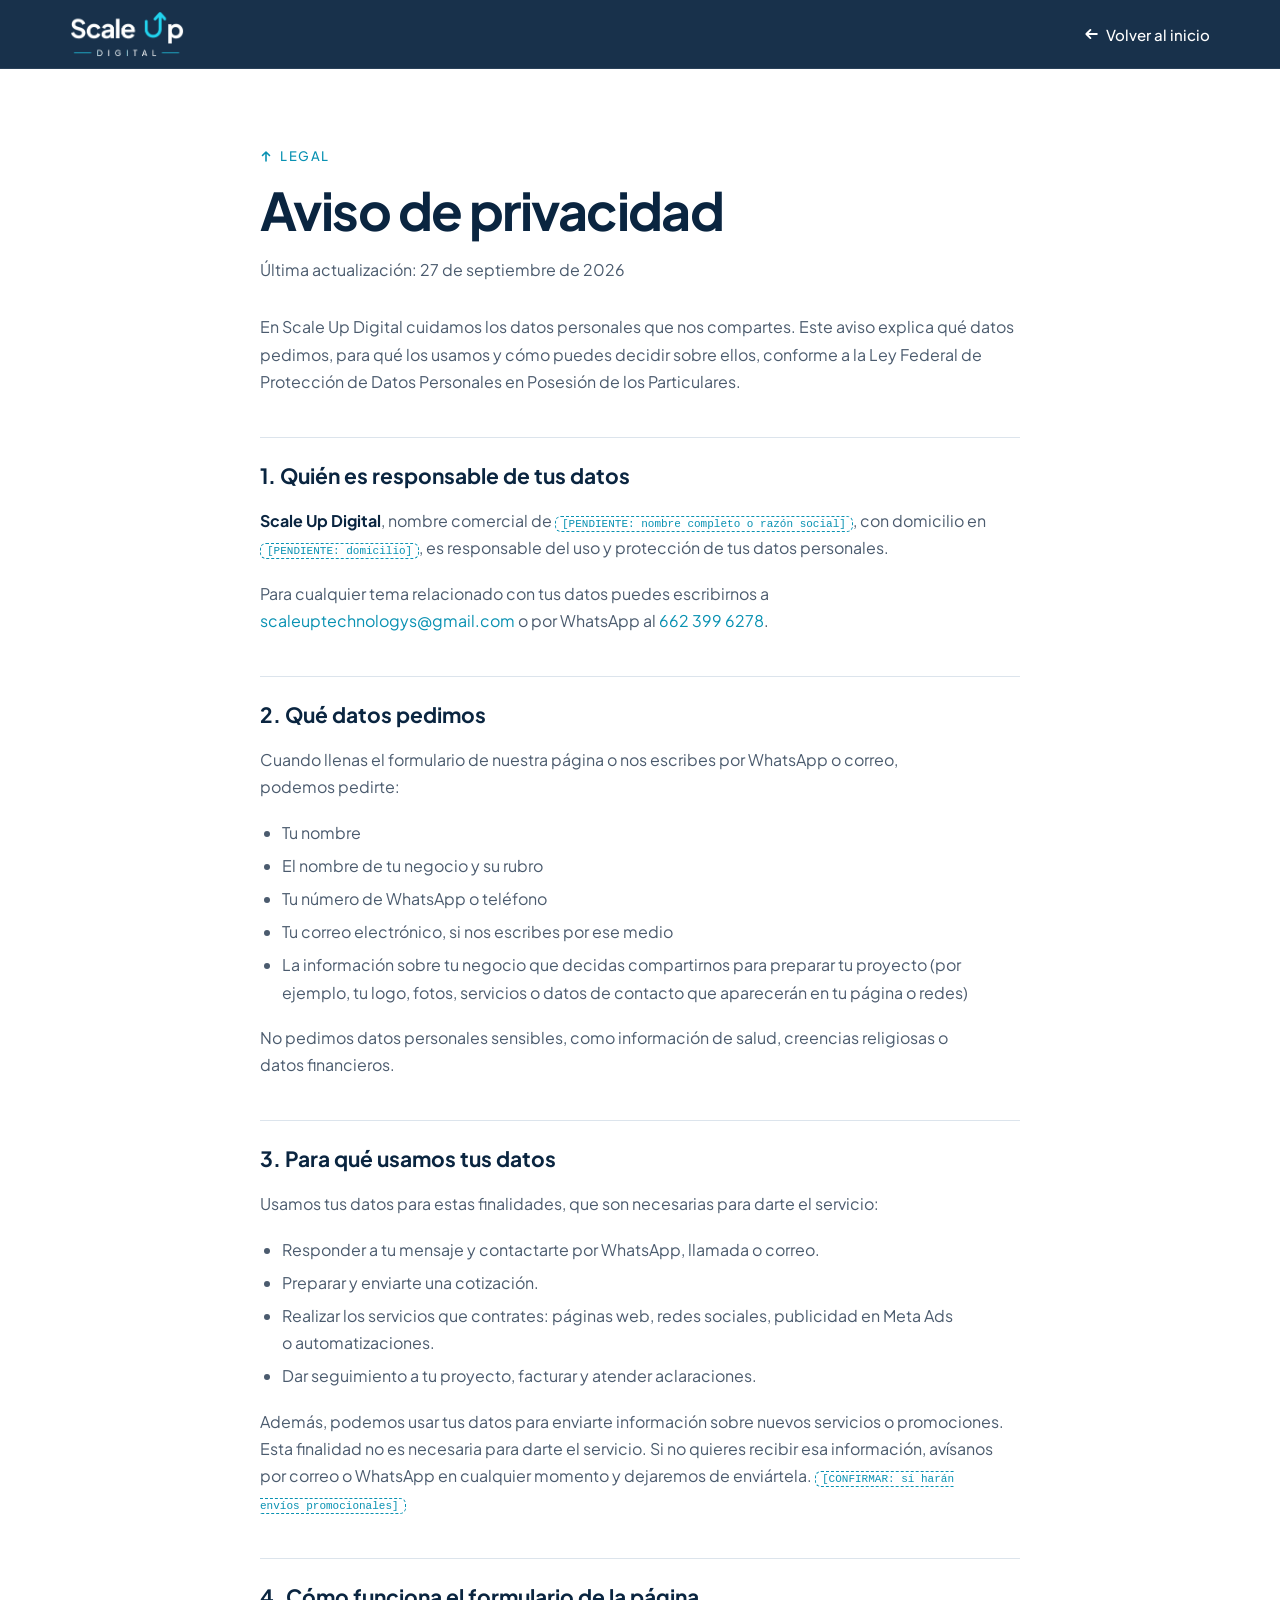
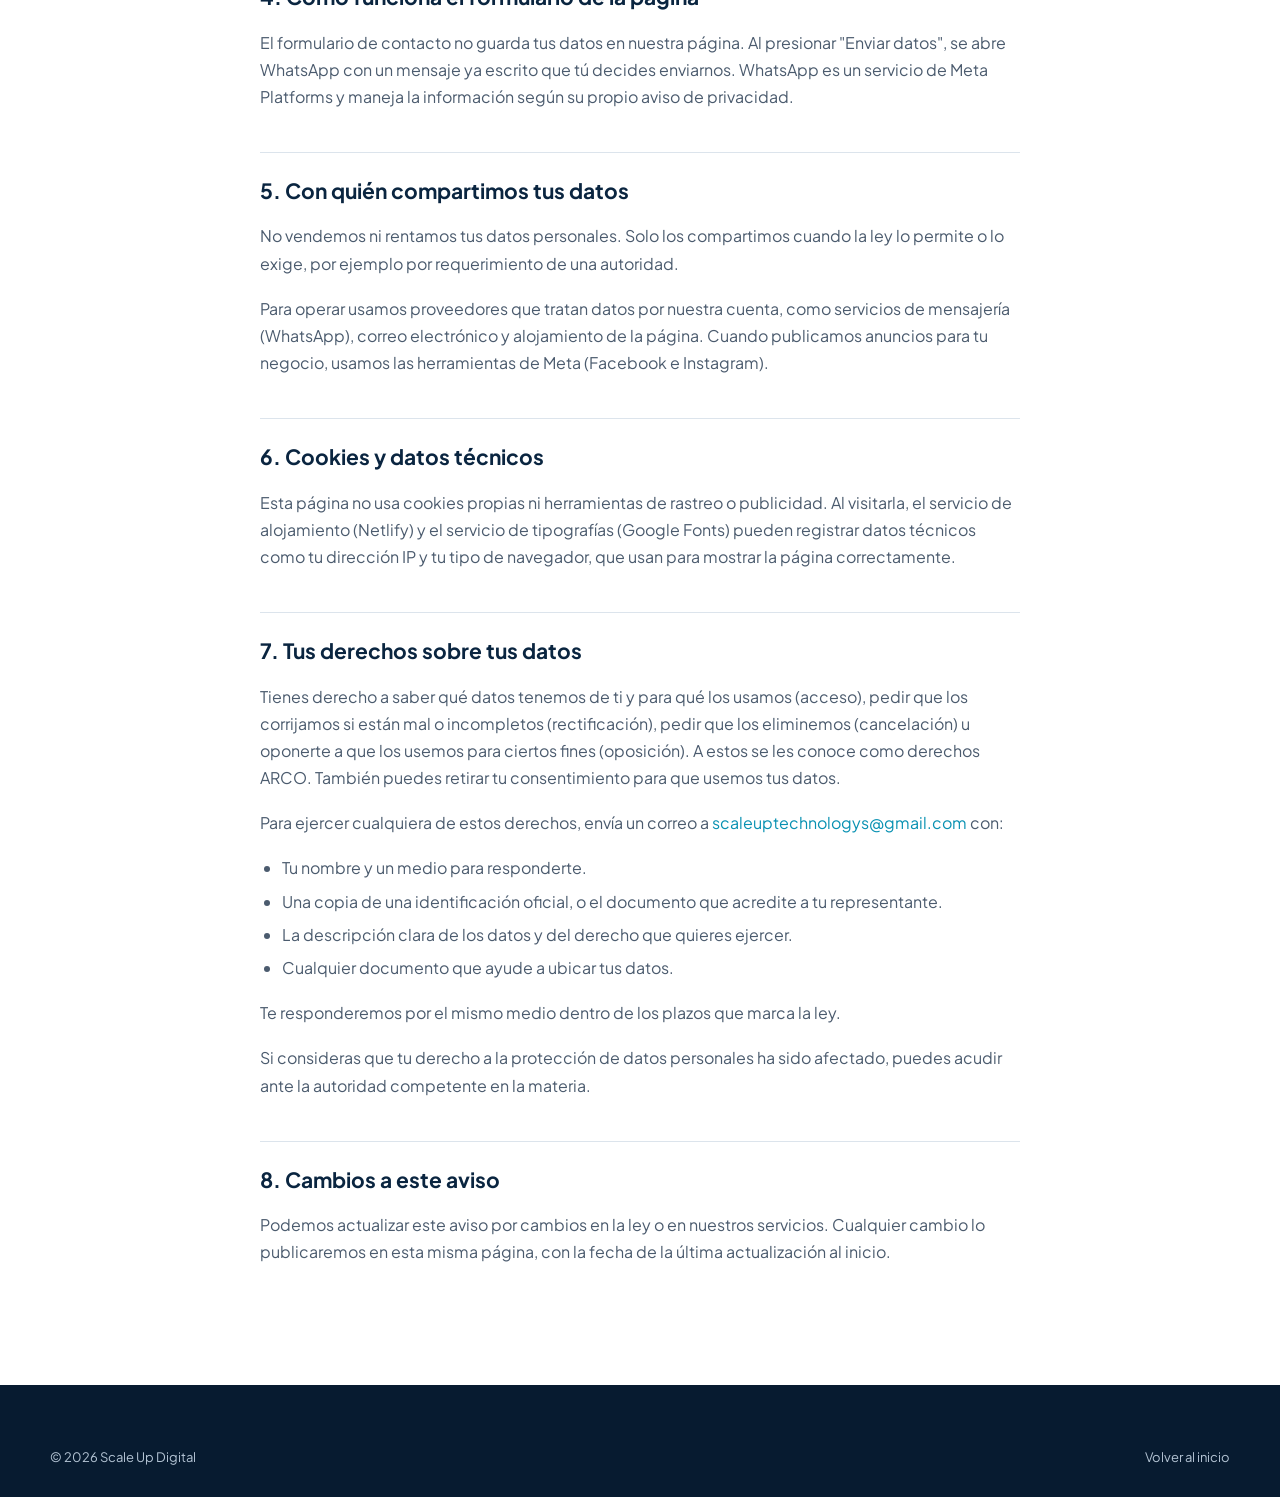
==== aviso-de-privacidad.html @ 0ed1dffd "Agrega página de aviso de privacidad Nueva página aviso-de-privacidad.html con el diseño del sitio, " ====
<!DOCTYPE html>
<html lang="es-MX">
<head>
<meta charset="utf-8">
<meta name="viewport" content="width=device-width, initial-scale=1">
<title>Aviso de privacidad | Scale Up Digital</title>
<meta name="description" content="Aviso de privacidad de Scale Up Digital: qué datos personales pedimos, para qué los usamos y cómo puedes ejercer tus derechos.">
<meta name="theme-color" content="#0A2540">
<link rel="icon" href="/favicon.svg" type="image/svg+xml">
<link rel="apple-touch-icon" href="/apple-touch-icon.png">
<link rel="preconnect" href="https://fonts.googleapis.com">
<link rel="preconnect" href="https://fonts.gstatic.com" crossorigin>
<link href="https://fonts.googleapis.com/css2?family=Plus+Jakarta+Sans:wght@400;500;700&amp;display=swap" rel="stylesheet">
<link rel="stylesheet" href="styles.css">
</head>
<body>

<header class="site-header">
  <div class="header-bar">
    <a class="brand" href="index.html" aria-label="Scale Up Digital, inicio">
      <img src="assets/logo-oscuro.png" alt="Scale Up Digital" width="486" height="196">
    </a>
    <a class="back-link" href="index.html">
      <svg width="14" height="14" viewBox="0 0 12 12" aria-hidden="true" style="transform:rotate(-90deg)"><path d="M6 11V2M2.5 5.5 6 2l3.5 3.5" fill="none" stroke="currentColor" stroke-width="1.6" stroke-linecap="round" stroke-linejoin="round"/></svg>
      Volver al inicio
    </a>
  </div>
</header>

<main class="legal">
  <div class="legal__inner">
    <div class="eyebrow"><svg class="arrow-ic" width="12" height="12" viewBox="0 0 12 12" aria-hidden="true"><path d="M6 11V2M2.5 5.5 6 2l3.5 3.5" fill="none" stroke="currentColor" stroke-width="1.6" stroke-linecap="round" stroke-linejoin="round"/></svg>Legal</div>
    <h1>Aviso de privacidad</h1>
    <p class="legal__date">Última actualización: 27 de septiembre de 2026</p>

    <p>En Scale Up Digital cuidamos los datos personales que nos compartes. Este aviso explica qué datos pedimos, para qué los usamos y cómo puedes decidir sobre ellos, conforme a la Ley Federal de Protección de Datos Personales en Posesión de los Particulares.</p>

    <h2>1. Quién es responsable de tus datos</h2>
    <p><strong>Scale Up Digital</strong>, nombre comercial de <span class="tag">[PENDIENTE: nombre completo o razón social]</span>, con domicilio en <span class="tag">[PENDIENTE: domicilio]</span>, es responsable del uso y protección de tus datos personales.</p>
    <p>Para cualquier tema relacionado con tus datos puedes escribirnos a <a href="mailto:scaleuptechnologys@gmail.com">scaleuptechnologys@gmail.com</a> o por WhatsApp al <a href="https://wa.me/526623996278" target="_blank" rel="noopener">662 399 6278</a>.</p>

    <h2>2. Qué datos pedimos</h2>
    <p>Cuando llenas el formulario de nuestra página o nos escribes por WhatsApp o correo, podemos pedirte:</p>
    <ul>
      <li>Tu nombre</li>
      <li>El nombre de tu negocio y su rubro</li>
      <li>Tu número de WhatsApp o teléfono</li>
      <li>Tu correo electrónico, si nos escribes por ese medio</li>
      <li>La información sobre tu negocio que decidas compartirnos para preparar tu proyecto (por ejemplo, tu logo, fotos, servicios o datos de contacto que aparecerán en tu página o redes)</li>
    </ul>
    <p>No pedimos datos personales sensibles, como información de salud, creencias religiosas o datos financieros.</p>

    <h2>3. Para qué usamos tus datos</h2>
    <p>Usamos tus datos para estas finalidades, que son necesarias para darte el servicio:</p>
    <ul>
      <li>Responder a tu mensaje y contactarte por WhatsApp, llamada o correo.</li>
      <li>Preparar y enviarte una cotización.</li>
      <li>Realizar los servicios que contrates: páginas web, redes sociales, publicidad en Meta Ads o automatizaciones.</li>
      <li>Dar seguimiento a tu proyecto, facturar y atender aclaraciones.</li>
    </ul>
    <p>Además, podemos usar tus datos para enviarte información sobre nuevos servicios o promociones. Esta finalidad no es necesaria para darte el servicio. Si no quieres recibir esa información, avísanos por correo o WhatsApp en cualquier momento y dejaremos de enviártela. <span class="tag">[CONFIRMAR: si harán envíos promocionales]</span></p>

    <h2>4. Cómo funciona el formulario de la página</h2>
    <p>El formulario de contacto no guarda tus datos en nuestra página. Al presionar "Enviar datos", se abre WhatsApp con un mensaje ya escrito que tú decides enviarnos. WhatsApp es un servicio de Meta Platforms y maneja la información según su propio aviso de privacidad.</p>

    <h2>5. Con quién compartimos tus datos</h2>
    <p>No vendemos ni rentamos tus datos personales. Solo los compartimos cuando la ley lo permite o lo exige, por ejemplo por requerimiento de una autoridad.</p>
    <p>Para operar usamos proveedores que tratan datos por nuestra cuenta, como servicios de mensajería (WhatsApp), correo electrónico y alojamiento de la página. Cuando publicamos anuncios para tu negocio, usamos las herramientas de Meta (Facebook e Instagram).</p>

    <h2>6. Cookies y datos técnicos</h2>
    <p>Esta página no usa cookies propias ni herramientas de rastreo o publicidad. Al visitarla, el servicio de alojamiento (Netlify) y el servicio de tipografías (Google Fonts) pueden registrar datos técnicos como tu dirección IP y tu tipo de navegador, que usan para mostrar la página correctamente.</p>

    <h2>7. Tus derechos sobre tus datos</h2>
    <p>Tienes derecho a saber qué datos tenemos de ti y para qué los usamos (acceso), pedir que los corrijamos si están mal o incompletos (rectificación), pedir que los eliminemos (cancelación) u oponerte a que los usemos para ciertos fines (oposición). A estos se les conoce como derechos ARCO. También puedes retirar tu consentimiento para que usemos tus datos.</p>
    <p>Para ejercer cualquiera de estos derechos, envía un correo a <a href="mailto:scaleuptechnologys@gmail.com">scaleuptechnologys@gmail.com</a> con:</p>
    <ul>
      <li>Tu nombre y un medio para responderte.</li>
      <li>Una copia de una identificación oficial, o el documento que acredite a tu representante.</li>
      <li>La descripción clara de los datos y del derecho que quieres ejercer.</li>
      <li>Cualquier documento que ayude a ubicar tus datos.</li>
    </ul>
    <p>Te responderemos por el mismo medio dentro de los plazos que marca la ley.</p>
    <p>Si consideras que tu derecho a la protección de datos personales ha sido afectado, puedes acudir ante la autoridad competente en la materia.</p>

    <h2>8. Cambios a este aviso</h2>
    <p>Podemos actualizar este aviso por cambios en la ley o en nuestros servicios. Cualquier cambio lo publicaremos en esta misma página, con la fecha de la última actualización al inicio.</p>
  </div>
</main>

<footer class="site-footer">
  <div class="wrap footer-bottom">
    <span>© <span id="year">2026</span> Scale Up Digital</span>
    <a href="index.html">Volver al inicio</a>
  </div>
</footer>

<script>document.getElementById('year').textContent = new Date().getFullYear();</script>
</body>
</html>
---- styles.css ----
:root {
  --navy: #0A2540;
  --navy-2: #0E3050;
  --navy-3: #15406A;
  --navy-deep: #081D33;
  --navy-footer: #071B30;
  --cyan: #22D3EE;
  --cyan-deep: #0891B2;
  --mist: #F4F7FA;
  --text-2: #4B5B6E;
  --line: #DCE4EC;
  --line-soft: #EAEFF4;
  --on-dark: #C3D1DF;
  --on-dark-2: #B4C4D4;
  --wrap: 1180px;
  --header-h: 68px;
  --shadow-card: 0 1px 2px rgba(10,37,64,0.04), 0 8px 24px rgba(10,37,64,0.05);
  --mono: ui-monospace, Menlo, monospace;
}

*, *::before, *::after { box-sizing: border-box; }
html { scroll-behavior: smooth; }
@media (prefers-reduced-motion: reduce) { html { scroll-behavior: auto; } }
body {
  margin: 0;
  font-family: 'Plus Jakarta Sans', system-ui, sans-serif;
  color: var(--navy);
  background: #fff;
  -webkit-font-smoothing: antialiased;
}
a { color: var(--cyan-deep); text-decoration: none; }
a:hover { color: var(--navy); }
img { max-width: 100%; }
h1, h2, h3, p { margin: 0; }
button, input, select { font-family: inherit; }
:focus-visible { outline: 2px solid var(--cyan); outline-offset: 3px; }

.wrap { max-width: var(--wrap); margin: 0 auto; }
.arrow-ic { flex: none; }

/* Pending / placeholder tags */
.tag {
  font-family: var(--mono); font-size: 11px; padding: 1px 6px;
  border: 1px dashed var(--cyan-deep); border-radius: 6px; color: var(--cyan-deep);
  white-space: nowrap;
}
.tag--dark { border-color: var(--cyan); color: var(--cyan); }
.tag--md { font-size: 12px; padding: 3px 8px; white-space: normal; }

/* Buttons */
.btn {
  display: inline-flex; align-items: center; justify-content: center; gap: 10px;
  font-weight: 500; border-radius: 14px; transition: background .2s, color .2s, border-color .2s;
}
.btn--primary { background: var(--cyan-deep); color: #fff; }
.btn--primary:hover { background: var(--cyan); color: var(--navy); }
.btn--ghost { border: 1px solid rgba(255,255,255,0.25); color: #fff; }
.btn--ghost:hover { border-color: var(--cyan); color: var(--cyan); }
.btn--lg { font-size: 16px; padding: 16px 26px; }

/* ---------- Header ---------- */
.site-header {
  position: fixed; top: 0; left: 0; right: 0; z-index: 50;
  background: rgba(10,37,64,0.94);
  -webkit-backdrop-filter: blur(10px); backdrop-filter: blur(10px);
  border-bottom: 1px solid rgba(255,255,255,0.08);
}
.header-bar {
  max-width: var(--wrap); margin: 0 auto; padding: 0 20px; height: var(--header-h);
  display: flex; align-items: center; justify-content: space-between; gap: 16px;
}
.brand { display: flex; align-items: center; }
.brand img { height: 46px; width: auto; display: block; }
.nav-desktop { display: none; align-items: center; gap: 32px; }
.nav-desktop a { color: #fff; font-size: 15px; font-weight: 500; }
.nav-desktop a:hover { color: var(--cyan); }
.nav-desktop .nav-cta { background: var(--cyan-deep); color: #fff; padding: 11px 20px; border-radius: 12px; }
.nav-desktop .nav-cta:hover { background: var(--cyan); color: var(--navy); }
.header-mobile { display: flex; align-items: center; gap: 10px; }
.header-mobile .nav-cta {
  background: var(--cyan-deep); color: #fff; font-size: 14px; font-weight: 500;
  padding: 10px 14px; border-radius: 12px; white-space: nowrap;
}
.header-mobile .nav-cta:hover { background: var(--cyan); color: var(--navy); }
.cta-long { display: none; }
@media (min-width: 420px) { .cta-long { display: inline; } .cta-short { display: none; } }
.menu-toggle {
  width: 44px; height: 44px; border: 1px solid rgba(255,255,255,0.18); background: transparent;
  border-radius: 12px; display: flex; flex-direction: column; align-items: center; justify-content: center;
  gap: 5px; cursor: pointer; padding: 0;
}
.menu-toggle span { display: block; width: 18px; height: 2px; background: #fff; border-radius: 2px; }
.nav-mobile {
  display: flex; flex-direction: column; padding: 8px 20px 20px;
  border-top: 1px solid rgba(255,255,255,0.08);
}
.nav-mobile[hidden] { display: none; }
.nav-mobile a { color: #fff; font-size: 17px; font-weight: 500; padding: 14px 0; border-bottom: 1px solid rgba(255,255,255,0.08); }
.nav-mobile a:last-child { border-bottom: 0; }
@media (min-width: 900px) {
  .nav-desktop { display: flex; }
  .header-mobile, .nav-mobile { display: none !important; }
}

/* ---------- Sections (shared) ---------- */
.section { padding: clamp(72px,10vw,120px) 20px; }
.section--white { background: #fff; }
.section--mist { background: var(--mist); }
.section--navy { background: var(--navy); color: #fff; }
section[id] { scroll-margin-top: var(--header-h); }
.stack { display: flex; flex-direction: column; gap: clamp(40px,5vw,64px); }
.section-head { display: flex; flex-direction: column; gap: 16px; max-width: 720px; }
.eyebrow {
  display: flex; align-items: center; gap: 8px; color: var(--cyan-deep);
  font-size: 13px; font-weight: 500; letter-spacing: 0.12em; text-transform: uppercase;
}
.section--navy .eyebrow { color: var(--cyan); }
.h2 { font-size: clamp(30px,4.4vw,46px); line-height: 1.1; font-weight: 700; letter-spacing: -0.025em; text-wrap: balance; }
.lead { font-size: 17px; line-height: 1.6; color: var(--text-2); }

.check-list { margin: 0; padding: 20px 0 0; list-style: none; display: flex; flex-direction: column; gap: 10px; border-top: 1px solid var(--line-soft); }
.check-list li { display: flex; gap: 10px; align-items: flex-start; font-size: 15px; line-height: 1.45; }
.check-list li > svg { flex: none; margin-top: 5px; color: var(--cyan-deep); }
.check-list .tag { white-space: normal; }

/* Scroll reveal */
.reveal-ready [data-reveal].is-hidden { opacity: 0; transform: translateY(24px); }
.reveal-ready [data-reveal] { transition: opacity .7s ease, transform .7s ease; }

/* ---------- Hero ---------- */
.hero { background: var(--navy); color: #fff; padding: clamp(112px,14vw,160px) 20px clamp(64px,9vw,112px); overflow: hidden; }
.hero-grid {
  display: grid; grid-template-columns: repeat(auto-fit, minmax(min(100%,460px),1fr));
  gap: clamp(48px,6vw,72px); align-items: center;
}
.hero-copy { display: flex; flex-direction: column; gap: 28px; }
.hero-kicker { display: flex; align-items: center; gap: 10px; color: var(--cyan); font-size: 13px; font-weight: 500; letter-spacing: 0.12em; text-transform: uppercase; }
.hero-kicker::before { content: ""; width: 28px; height: 1px; background: var(--cyan); }
.hero h1 { font-size: clamp(40px,6.4vw,68px); line-height: 1.04; font-weight: 700; letter-spacing: -0.03em; text-wrap: balance; }
.hero-sub { font-size: clamp(17px,1.9vw,20px); line-height: 1.6; color: var(--on-dark); max-width: 520px; text-wrap: pretty; }
.hero-actions { display: flex; flex-wrap: wrap; gap: 12px; }
.devices { position: relative; padding: 0 8% 40px 0; }
.laptop-screen {
  background: var(--navy-2); border: 1px solid rgba(255,255,255,0.12); border-radius: 16px 16px 0 0;
  padding: 10px 10px 0; box-shadow: 0 30px 60px rgba(0,0,0,0.3);
}
.laptop-screen img { display: block; width: 100%; height: auto; border-radius: 8px 8px 0 0; }
.laptop-base { height: 14px; background: var(--navy-3); border-radius: 0 0 14px 14px; margin: 0 -4%; }
.phone {
  position: absolute; right: 0; bottom: 0; width: 30%; min-width: 110px;
  background: var(--navy-deep); border: 1px solid rgba(255,255,255,0.18); border-radius: 26px;
  padding: 7px; box-shadow: 0 24px 50px rgba(0,0,0,0.45);
}
.phone img { display: block; width: 100%; height: auto; aspect-ratio: 904/1600; object-fit: contain; border-radius: 20px; background: #0F3354; }
.scroll-hint { max-width: var(--wrap); margin: clamp(48px,7vw,80px) auto 0; display: flex; align-items: center; gap: 14px; color: #8FA7BF; font-size: 14px; }
.scroll-hint__ic {
  width: 36px; height: 36px; border-radius: 50%; border: 1px solid rgba(34,211,238,0.5);
  display: flex; align-items: center; justify-content: center; color: var(--cyan);
  animation: suFloat 2.4s ease-in-out infinite;
}
.scroll-hint__ic svg { transform: rotate(180deg); }
@keyframes suFloat { 0%,100% { transform: translateY(0); } 50% { transform: translateY(-6px); } }
@media (prefers-reduced-motion: reduce) { .scroll-hint__ic { animation: none; } }

/* ---------- Problema ---------- */
.problems { display: grid; grid-template-columns: repeat(auto-fit, minmax(min(100%,280px),1fr)); gap: clamp(28px,4vw,48px); }
.problem { display: flex; flex-direction: column; gap: 14px; padding-top: 24px; border-top: 1px solid var(--line); }
.problem__n { font-size: 14px; font-weight: 700; color: var(--cyan-deep); }
.problem h3 { font-size: 21px; line-height: 1.3; font-weight: 700; letter-spacing: -0.01em; text-wrap: balance; }
.problem p { font-size: 16px; line-height: 1.65; color: var(--text-2); text-wrap: pretty; }

/* ---------- Servicios ---------- */
.services { display: grid; grid-template-columns: repeat(auto-fit, minmax(min(100%,260px),1fr)); gap: 20px; }
.service { background: #fff; border-radius: 18px; padding: 32px 28px; display: flex; flex-direction: column; gap: 20px; box-shadow: var(--shadow-card); }
.service__icon { width: 48px; height: 48px; border-radius: 12px; border: 1px solid #CFE9F0; display: flex; align-items: center; justify-content: center; color: var(--cyan-deep); }
.service__body { display: flex; flex-direction: column; gap: 10px; }
.service h3 { font-size: 20px; line-height: 1.3; font-weight: 700; }
.service p { font-size: 15px; line-height: 1.6; color: var(--text-2); }

/* ---------- Rubros ---------- */
.rubros-section { padding: clamp(64px,8vw,96px) 20px; }
.rubros-inner { display: flex; flex-direction: column; gap: 28px; align-items: center; text-align: center; }
.rubros-inner h2 { font-size: clamp(24px,3vw,32px); line-height: 1.2; font-weight: 700; letter-spacing: -0.02em; text-wrap: balance; }
.chips { display: flex; flex-wrap: wrap; justify-content: center; gap: 10px; max-width: 880px; margin: 0; padding: 0; list-style: none; }
.chip { display: flex; align-items: center; gap: 8px; padding: 12px 18px; border: 1px solid var(--line); border-radius: 999px; font-size: 15px; font-weight: 500; background: #fff; }
.chip svg { color: var(--cyan-deep); }

/* ---------- Proyectos ---------- */
.projects-stack { gap: clamp(32px,4vw,48px); }
.projects-head { display: flex; flex-wrap: wrap; justify-content: space-between; align-items: flex-end; gap: 24px; }
.projects-head .section-head { max-width: 620px; }
.tabs { display: flex; gap: 4px; padding: 4px; background: #fff; border: 1px solid var(--line); border-radius: 14px; }
.tab {
  border: 0; background: transparent; color: var(--text-2); font-size: 15px; font-weight: 500;
  padding: 11px 18px; border-radius: 10px; cursor: pointer;
}
.tab:hover { color: var(--navy); }
.tab[aria-selected="true"] { background: var(--navy); color: #fff; cursor: default; }
.panel[hidden] { display: none; }
.web-grid { display: grid; grid-template-columns: repeat(auto-fit, minmax(min(100%,320px),1fr)); gap: 20px; }
.project { background: #fff; border-radius: 18px; overflow: hidden; display: flex; flex-direction: column; box-shadow: var(--shadow-card); }
.project img { display: block; width: 100%; height: auto; aspect-ratio: 1440/900; background: #E9EFF5; }
.project__body { padding: 22px 24px 24px; display: flex; flex-direction: column; gap: 14px; }
.project__meta { display: flex; flex-direction: column; gap: 6px; }
.project h3 { font-size: 18px; font-weight: 700; }
.project__rubro { font-size: 14px; color: var(--text-2); display: flex; flex-wrap: wrap; align-items: center; gap: 6px; }
.project__link { align-self: flex-start; display: flex; align-items: center; gap: 8px; font-size: 15px; font-weight: 500; color: var(--cyan-deep); }
.social-panel { display: flex; flex-direction: column; gap: 20px; }
.media-grid { display: grid; gap: 20px; }
.media-grid--video { grid-template-columns: repeat(auto-fit, minmax(min(100%,320px),1fr)); }
.media-grid--photo { grid-template-columns: repeat(auto-fit, minmax(min(100%,220px),1fr)); }
.media { margin: 0; display: flex; flex-direction: column; gap: 10px; }
.media video, .media img {
  display: block; width: 100%; height: auto; border-radius: 16px; background: #E9EFF5;
  box-shadow: var(--shadow-card);
}
.media video { aspect-ratio: 16/9; background: var(--navy); }
.media img { aspect-ratio: 2/3; object-fit: cover; }
.media figcaption { font-size: 14px; color: var(--text-2); }
.results-box {
  background: #fff; border: 1px dashed #9FB3C8; border-radius: 16px; padding: 22px 24px;
  display: flex; flex-wrap: wrap; align-items: center; justify-content: space-between; gap: 12px;
  font-size: 16px; font-weight: 500;
}

/* ---------- Proceso ---------- */
.steps { margin: 0; padding: 0; list-style: none; display: grid; grid-template-columns: repeat(auto-fit, minmax(min(100%,230px),1fr)); gap: clamp(28px,3vw,40px); }
.step { display: flex; flex-direction: column; gap: 18px; }
.step__top { display: flex; align-items: center; gap: 14px; }
.step__n { width: 44px; height: 44px; flex: none; border-radius: 50%; border: 1px solid var(--cyan); color: var(--cyan); display: flex; align-items: center; justify-content: center; font-size: 16px; font-weight: 700; }
.step__line { flex: 1; height: 1px; background: linear-gradient(90deg, rgba(34,211,238,0.5), rgba(34,211,238,0)); }
.step h3 { font-size: 20px; line-height: 1.3; font-weight: 700; }
.step p { font-size: 15px; line-height: 1.65; color: var(--on-dark-2); text-wrap: pretty; }

/* ---------- Paquetes ---------- */
.packages-stack { gap: clamp(40px,5vw,56px); }
.packages { display: grid; grid-template-columns: repeat(auto-fit, minmax(min(100%,255px),1fr)); gap: 20px; align-items: stretch; }
.package { position: relative; background: #fff; border: 1px solid var(--line); border-radius: 20px; padding: 32px 26px; display: flex; flex-direction: column; gap: 22px; }
.package__head { display: flex; flex-direction: column; gap: 8px; }
.package__kind { font-size: 13px; font-weight: 500; color: var(--cyan-deep); }
.package h3 { font-size: 22px; font-weight: 700; }
.package .check-list { flex: 1; }
.package__price { display: flex; flex-direction: column; gap: 4px; }
.package__price strong { font-size: 20px; font-weight: 700; letter-spacing: -0.01em; }
.package__price span { font-size: 14px; color: var(--text-2); }
.package--featured .package__price span { color: var(--on-dark); }
.package__cta { text-align: center; border: 1px solid var(--cyan-deep); color: var(--cyan-deep); font-size: 15px; font-weight: 500; padding: 14px 18px; border-radius: 12px; transition: background .2s, color .2s; }
.package__cta:hover { background: var(--cyan-deep); color: #fff; }
.package--featured { background: var(--navy); color: #fff; border-color: var(--navy); box-shadow: 0 20px 40px rgba(10,37,64,0.18); }
.package--featured .package__kind { color: var(--cyan); }
.package--featured .check-list { border-top-color: rgba(255,255,255,0.12); }
.package--featured .check-list li > svg { color: var(--cyan); }
.package--featured .package__cta { background: var(--cyan); border-color: var(--cyan); color: var(--navy); font-weight: 700; }
.package--featured .package__cta:hover { background: #fff; border-color: #fff; color: var(--navy); }
.badge { position: absolute; top: -12px; left: 26px; background: var(--cyan); color: var(--navy); font-size: 12px; font-weight: 700; padding: 5px 12px; border-radius: 999px; letter-spacing: 0.02em; }

/* ---------- Testimonios ---------- */
.testimonials { display: grid; grid-template-columns: repeat(auto-fit, minmax(min(100%,300px),1fr)); gap: 20px; }
.testimonial { margin: 0; background: #fff; border-radius: 18px; padding: 30px 28px; display: flex; flex-direction: column; gap: 24px; box-shadow: var(--shadow-card); }
.testimonial blockquote { margin: 0; font-size: 18px; line-height: 1.55; text-wrap: pretty; }
.testimonial figcaption { display: flex; align-items: center; gap: 14px; }
.avatar { width: 44px; height: 44px; flex: none; border-radius: 50%; background: var(--navy); color: var(--cyan); display: flex; align-items: center; justify-content: center; font-size: 15px; font-weight: 700; }
.testimonial strong { display: block; font-size: 15px; font-weight: 700; }
.testimonial figcaption span span { display: block; font-size: 14px; color: var(--text-2); margin-top: 2px; }

/* ---------- FAQ ---------- */
.faq-grid { display: grid; grid-template-columns: repeat(auto-fit, minmax(min(100%,340px),1fr)); gap: clamp(32px,5vw,72px); align-items: start; }
.faq-list { display: flex; flex-direction: column; }
.faq { border-bottom: 1px solid var(--line); }
.faq h3 { font-size: inherit; font-weight: inherit; }
.faq__q {
  width: 100%; border: 0; background: transparent; text-align: left; padding: 22px 0;
  display: flex; justify-content: space-between; align-items: center; gap: 20px; cursor: pointer;
  color: var(--navy); font-size: 17px; font-weight: 500; line-height: 1.4;
}
.faq__sign { flex: none; width: 32px; height: 32px; border-radius: 50%; border: 1px solid var(--line); display: flex; align-items: center; justify-content: center; color: var(--cyan-deep); font-size: 18px; }
.faq__a { padding: 0 48px 24px 0; font-size: 16px; line-height: 1.65; color: var(--text-2); text-wrap: pretty; }
.faq__a[hidden] { display: none; }

/* ---------- Contacto ---------- */
.contact-grid { display: grid; grid-template-columns: repeat(auto-fit, minmax(min(100%,400px),1fr)); gap: clamp(40px,6vw,80px); align-items: center; }
.contact-copy { display: flex; flex-direction: column; gap: 24px; }
.contact-copy .rule { width: 48px; height: 2px; background: var(--cyan); }
.contact-copy h2 { font-size: clamp(32px,4.8vw,52px); line-height: 1.08; font-weight: 700; letter-spacing: -0.03em; text-wrap: balance; }
.contact-copy p { font-size: 18px; line-height: 1.6; color: var(--on-dark); }
.contact-copy .btn { align-self: flex-start; font-size: 17px; padding: 17px 28px; }
.form { background: #fff; color: var(--navy); border-radius: 20px; padding: clamp(24px,4vw,36px); display: flex; flex-direction: column; gap: 16px; }
.form__head { display: flex; flex-direction: column; gap: 4px; }
.form__head h3 { font-size: 20px; font-weight: 700; }
.form__head p { font-size: 15px; color: var(--text-2); }
.form label { display: flex; flex-direction: column; gap: 6px; font-size: 14px; font-weight: 500; }
.form input, .form select {
  font-size: 16px; padding: 14px 16px; border: 1px solid var(--line); border-radius: 12px;
  background: var(--mist); color: var(--navy); outline: none; width: 100%;
}
.form input:focus, .form select:focus { border-color: var(--cyan-deep); background: #fff; }
.form button { margin-top: 4px; border: 0; background: var(--navy); color: #fff; font-size: 16px; font-weight: 500; padding: 16px 20px; border-radius: 12px; cursor: pointer; transition: background .2s; }
.form button:hover { background: var(--cyan-deep); }

/* ---------- Footer ---------- */
.site-footer { background: var(--navy-footer); color: var(--on-dark-2); padding: 64px 20px 32px; }
.footer-stack { display: flex; flex-direction: column; gap: 48px; }
.footer-cols { display: grid; grid-template-columns: repeat(auto-fit, minmax(min(100%,220px),1fr)); gap: 36px; }
.footer-col { display: flex; flex-direction: column; gap: 12px; font-size: 15px; }
.footer-col--brand { gap: 14px; }
.footer-col--brand img { width: 180px; height: auto; display: block; }
.footer-col--brand p { font-size: 15px; line-height: 1.6; max-width: 280px; }
.footer-col__title { color: #fff; font-weight: 700; font-size: 14px; }
.site-footer a { color: var(--on-dark-2); }
.site-footer a:hover { color: var(--cyan); }
.footer-col .tag { align-self: flex-start; }
.social-link { display: inline-flex; align-items: center; gap: 10px; align-self: flex-start; }
.footer-bottom { display: flex; flex-wrap: wrap; justify-content: space-between; gap: 12px; padding-top: 24px; border-top: 1px solid rgba(255,255,255,0.08); font-size: 13px; }
.break-all { word-break: break-all; }

/* ---------- Floating WhatsApp ---------- */
.wa-float {
  position: fixed; right: 18px; bottom: 18px; z-index: 60; display: flex; align-items: center; gap: 10px;
  background: var(--cyan-deep); color: #fff; font-size: 15px; font-weight: 500;
  padding: 14px 20px 14px 16px; border-radius: 999px; box-shadow: 0 10px 30px rgba(10,37,64,0.3);
  transition: background .2s;
}
.wa-float:hover { background: var(--navy); color: #fff; }

/* ---------- Aviso de privacidad ---------- */
.back-link { display: inline-flex; align-items: center; gap: 8px; color: #fff; font-size: 15px; font-weight: 500; }
.back-link:hover { color: var(--cyan); }
.legal { padding: calc(var(--header-h) + clamp(48px,7vw,80px)) 20px clamp(72px,10vw,120px); }
.legal__inner { max-width: 760px; margin: 0 auto; display: flex; flex-direction: column; gap: 18px; }
.legal h1 { font-size: clamp(34px,5vw,52px); line-height: 1.08; font-weight: 700; letter-spacing: -0.03em; }
.legal__date { font-size: 14px; color: var(--text-2); margin-bottom: 12px; }
.legal h2 { font-size: 21px; line-height: 1.3; font-weight: 700; margin-top: 24px; padding-top: 24px; border-top: 1px solid var(--line); }
.legal p, .legal li { font-size: 16px; line-height: 1.7; color: var(--text-2); text-wrap: pretty; }
.legal strong { color: var(--navy); }
.legal ul { margin: 0; padding-left: 22px; display: flex; flex-direction: column; gap: 6px; }
.legal .tag { white-space: normal; }
.site-footer .footer-bottom:only-child { border-top: 0; padding-top: 0; }
.form__legal { font-size: 13px; line-height: 1.5; color: var(--text-2); text-align: center; }
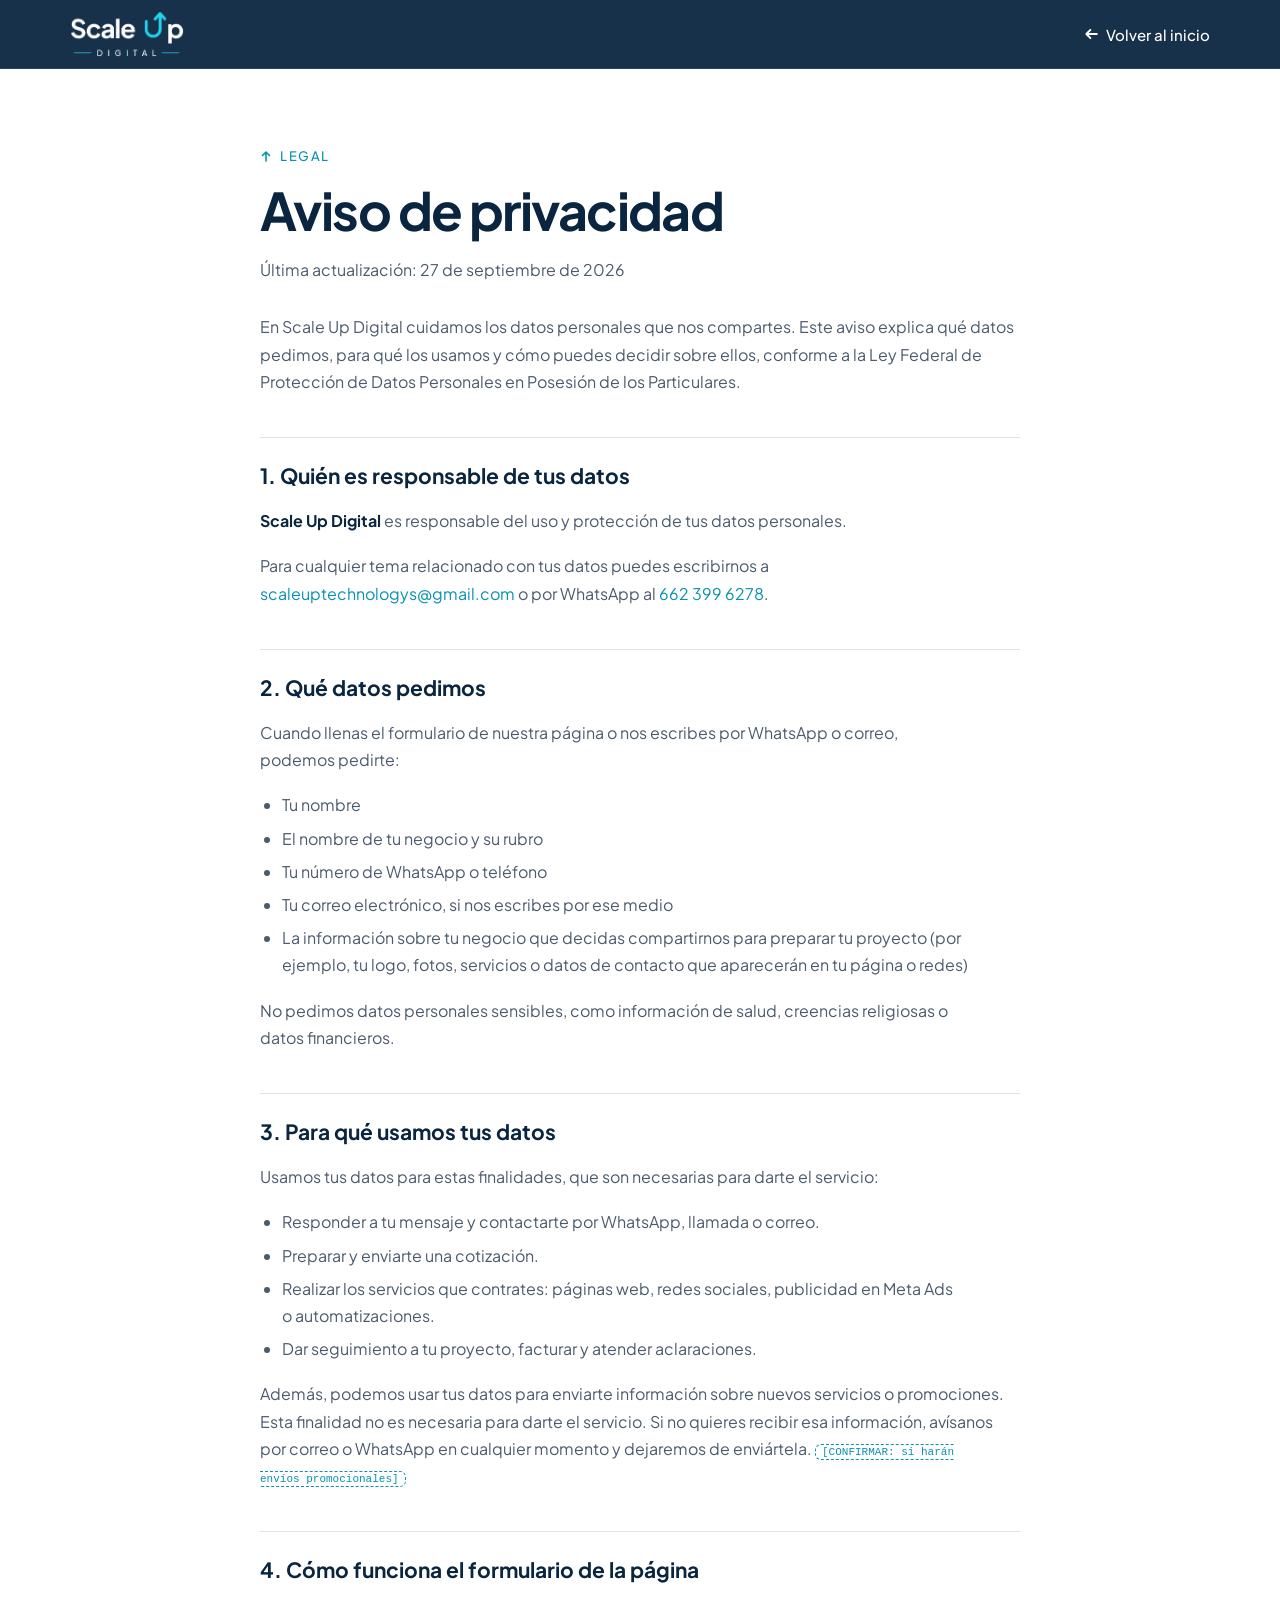
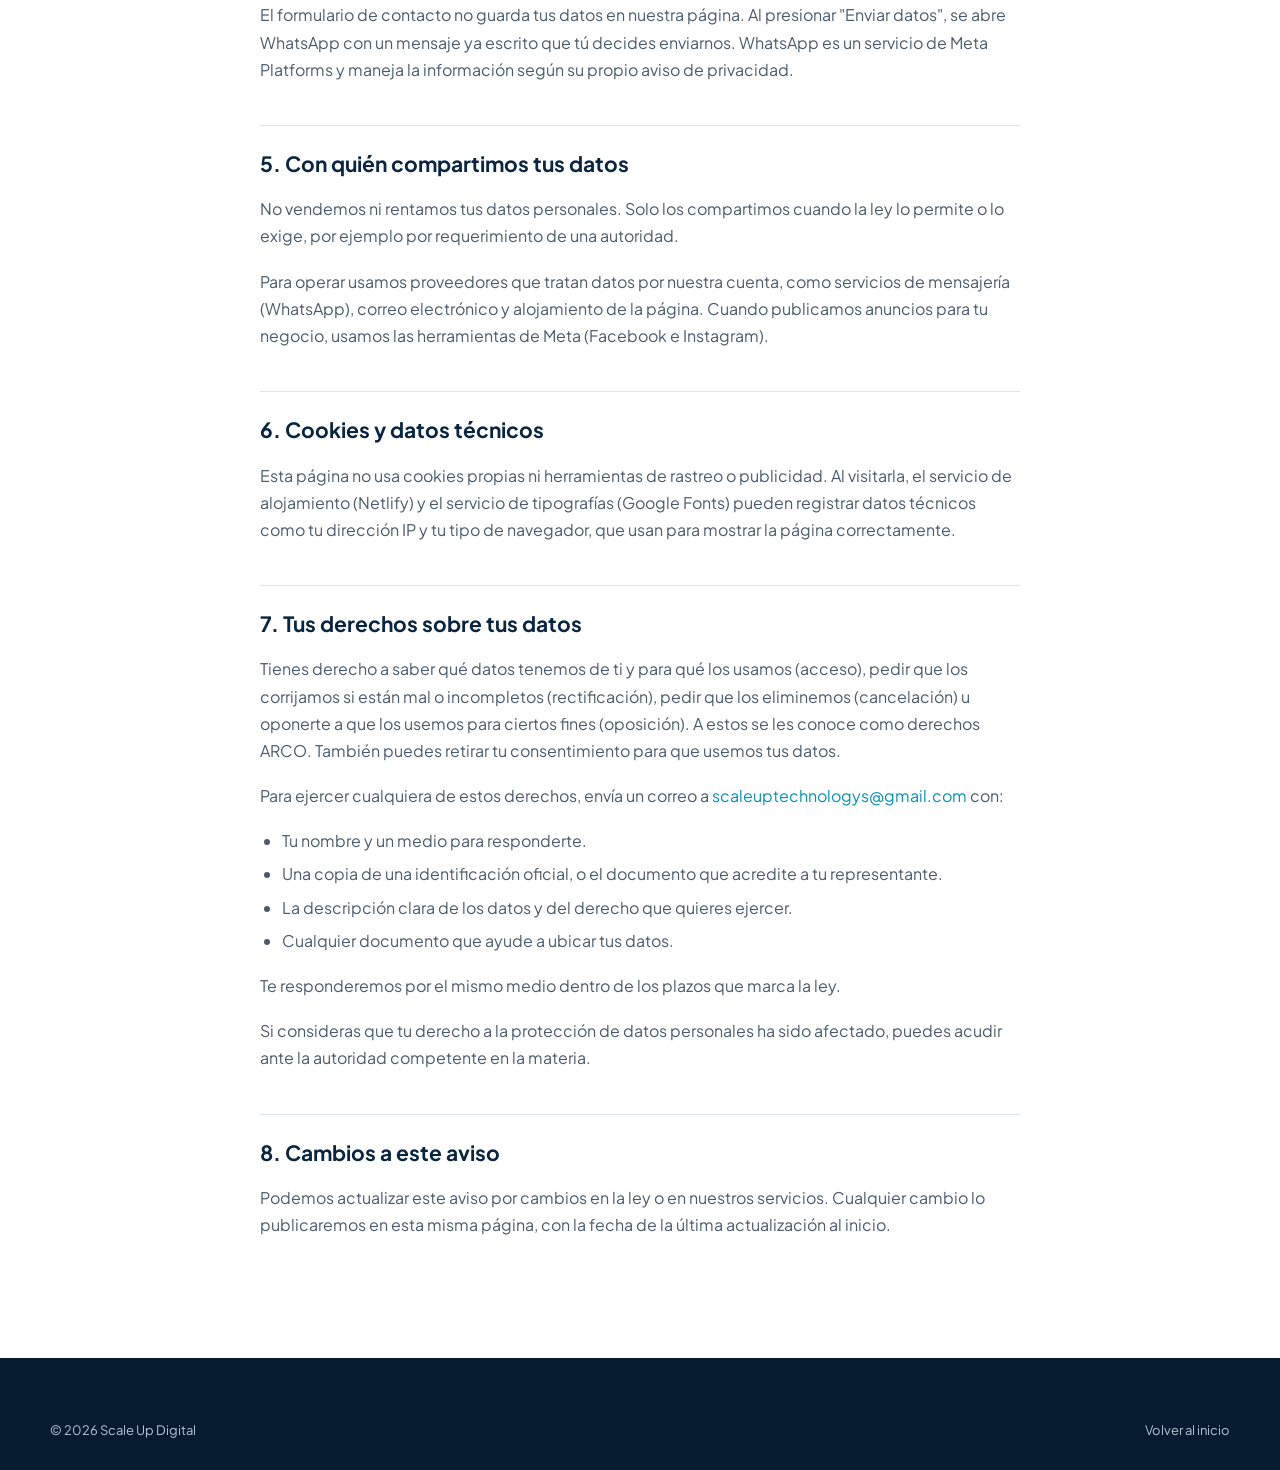
==== commit 0ade5ea0: "Aviso de privacidad: Scale Up Digital como responsable, sin domicilio Co-Authored-By: Claude Opus 5." ====
--- a/aviso-de-privacidad.html
+++ b/aviso-de-privacidad.html
@@ -36,7 +36,7 @@
     <p>En Scale Up Digital cuidamos los datos personales que nos compartes. Este aviso explica qué datos pedimos, para qué los usamos y cómo puedes decidir sobre ellos, conforme a la Ley Federal de Protección de Datos Personales en Posesión de los Particulares.</p>
 
     <h2>1. Quién es responsable de tus datos</h2>
-    <p><strong>Scale Up Digital</strong>, nombre comercial de <span class="tag">[PENDIENTE: nombre completo o razón social]</span>, con domicilio en <span class="tag">[PENDIENTE: domicilio]</span>, es responsable del uso y protección de tus datos personales.</p>
+    <p><strong>Scale Up Digital</strong> es responsable del uso y protección de tus datos personales.</p>
     <p>Para cualquier tema relacionado con tus datos puedes escribirnos a <a href="mailto:scaleuptechnologys@gmail.com">scaleuptechnologys@gmail.com</a> o por WhatsApp al <a href="https://wa.me/526623996278" target="_blank" rel="noopener">662 399 6278</a>.</p>
 
     <h2>2. Qué datos pedimos</h2>
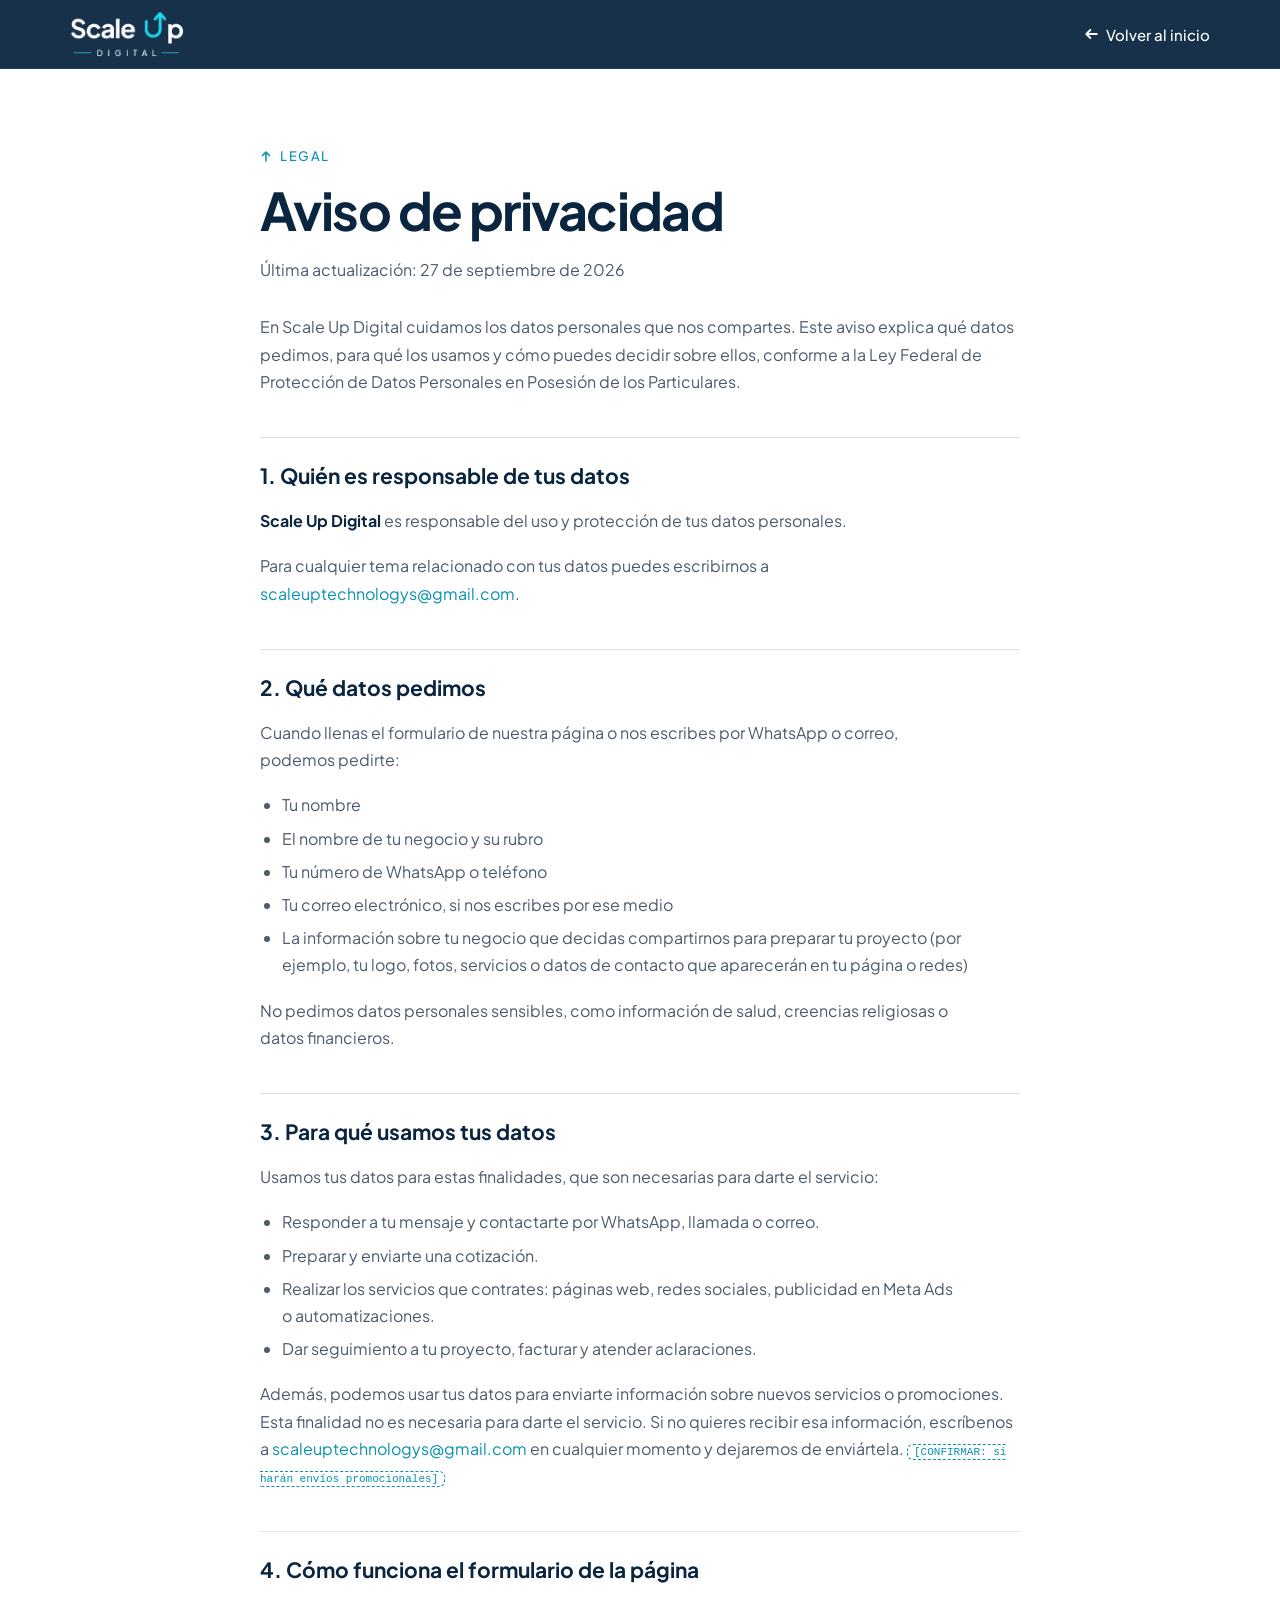
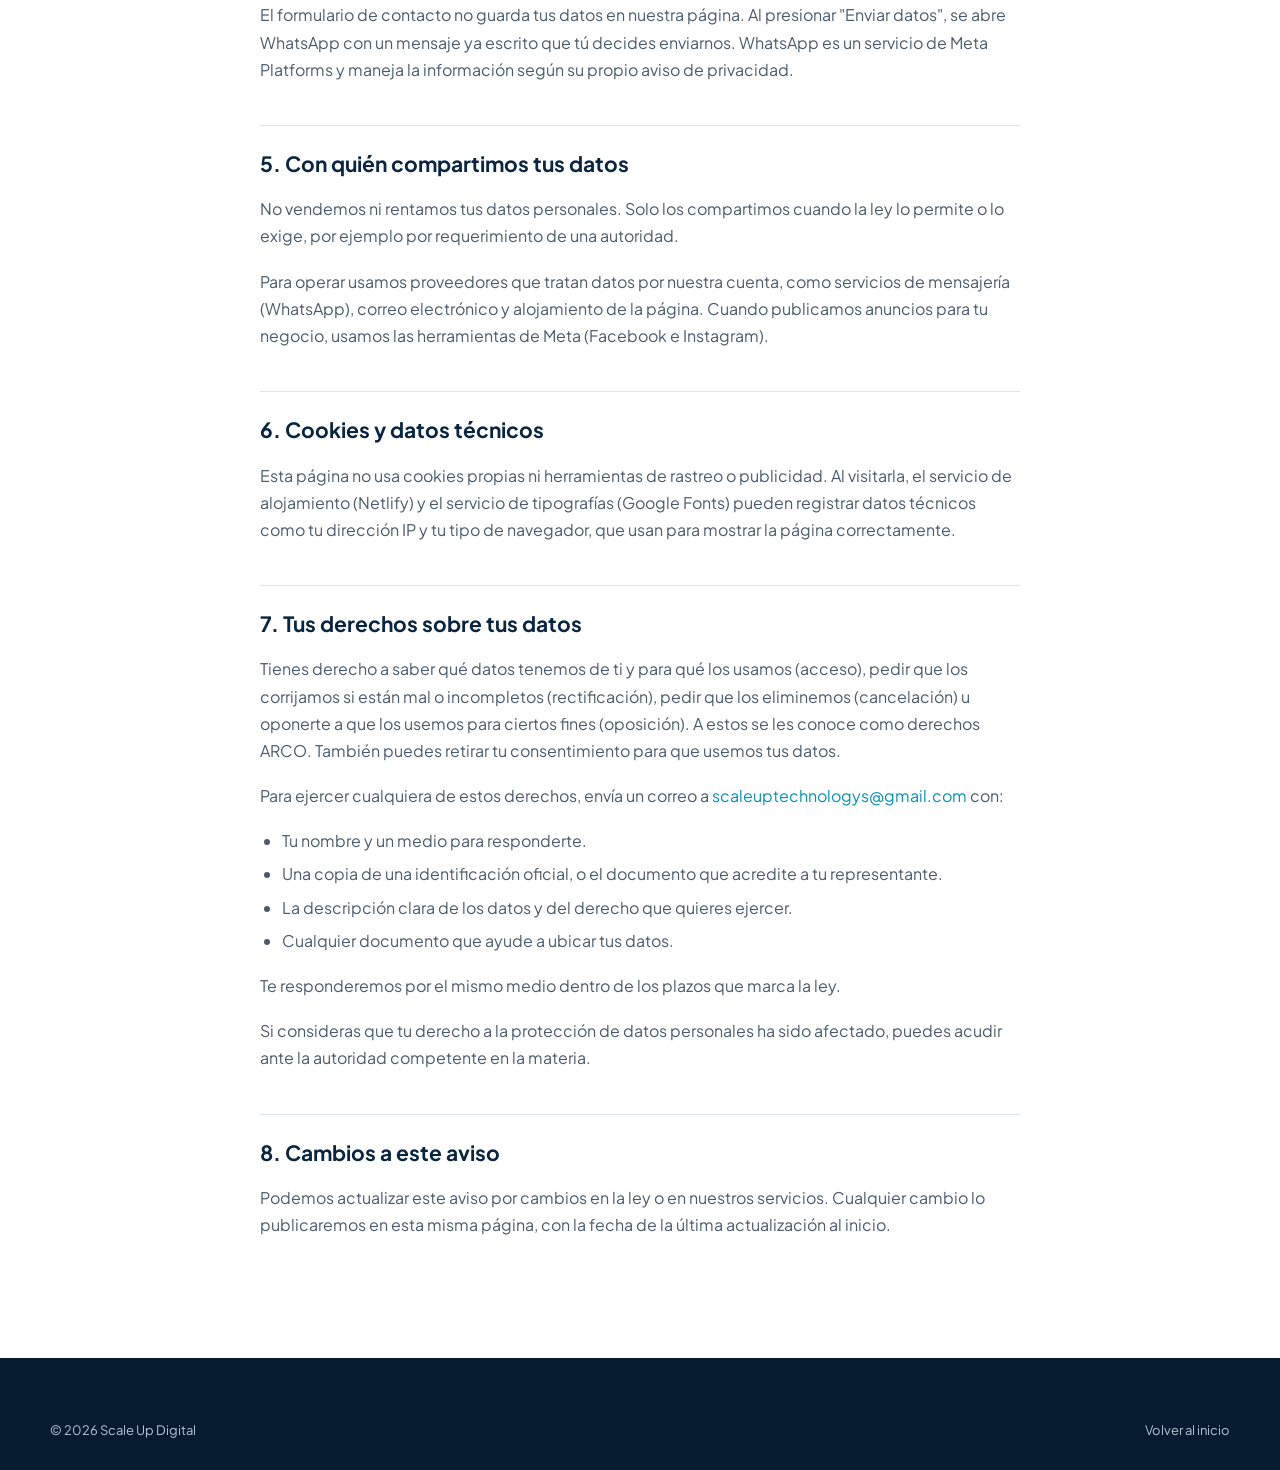
==== commit a94b5ac8: "Aviso de privacidad: deja solo el correo como contacto Co-Authored-By: Claude Opus 5.5 <noreply@anth" ====
--- a/aviso-de-privacidad.html
+++ b/aviso-de-privacidad.html
@@ -37,7 +37,7 @@
 
     <h2>1. Quién es responsable de tus datos</h2>
     <p><strong>Scale Up Digital</strong> es responsable del uso y protección de tus datos personales.</p>
-    <p>Para cualquier tema relacionado con tus datos puedes escribirnos a <a href="mailto:scaleuptechnologys@gmail.com">scaleuptechnologys@gmail.com</a> o por WhatsApp al <a href="https://wa.me/526623996278" target="_blank" rel="noopener">662 399 6278</a>.</p>
+    <p>Para cualquier tema relacionado con tus datos puedes escribirnos a <a href="mailto:scaleuptechnologys@gmail.com">scaleuptechnologys@gmail.com</a>.</p>
 
     <h2>2. Qué datos pedimos</h2>
     <p>Cuando llenas el formulario de nuestra página o nos escribes por WhatsApp o correo, podemos pedirte:</p>
@@ -58,7 +58,7 @@
       <li>Realizar los servicios que contrates: páginas web, redes sociales, publicidad en Meta Ads o automatizaciones.</li>
       <li>Dar seguimiento a tu proyecto, facturar y atender aclaraciones.</li>
     </ul>
-    <p>Además, podemos usar tus datos para enviarte información sobre nuevos servicios o promociones. Esta finalidad no es necesaria para darte el servicio. Si no quieres recibir esa información, avísanos por correo o WhatsApp en cualquier momento y dejaremos de enviártela. <span class="tag">[CONFIRMAR: si harán envíos promocionales]</span></p>
+    <p>Además, podemos usar tus datos para enviarte información sobre nuevos servicios o promociones. Esta finalidad no es necesaria para darte el servicio. Si no quieres recibir esa información, escríbenos a <a href="mailto:scaleuptechnologys@gmail.com">scaleuptechnologys@gmail.com</a> en cualquier momento y dejaremos de enviártela. <span class="tag">[CONFIRMAR: si harán envíos promocionales]</span></p>
 
     <h2>4. Cómo funciona el formulario de la página</h2>
     <p>El formulario de contacto no guarda tus datos en nuestra página. Al presionar "Enviar datos", se abre WhatsApp con un mensaje ya escrito que tú decides enviarnos. WhatsApp es un servicio de Meta Platforms y maneja la información según su propio aviso de privacidad.</p>
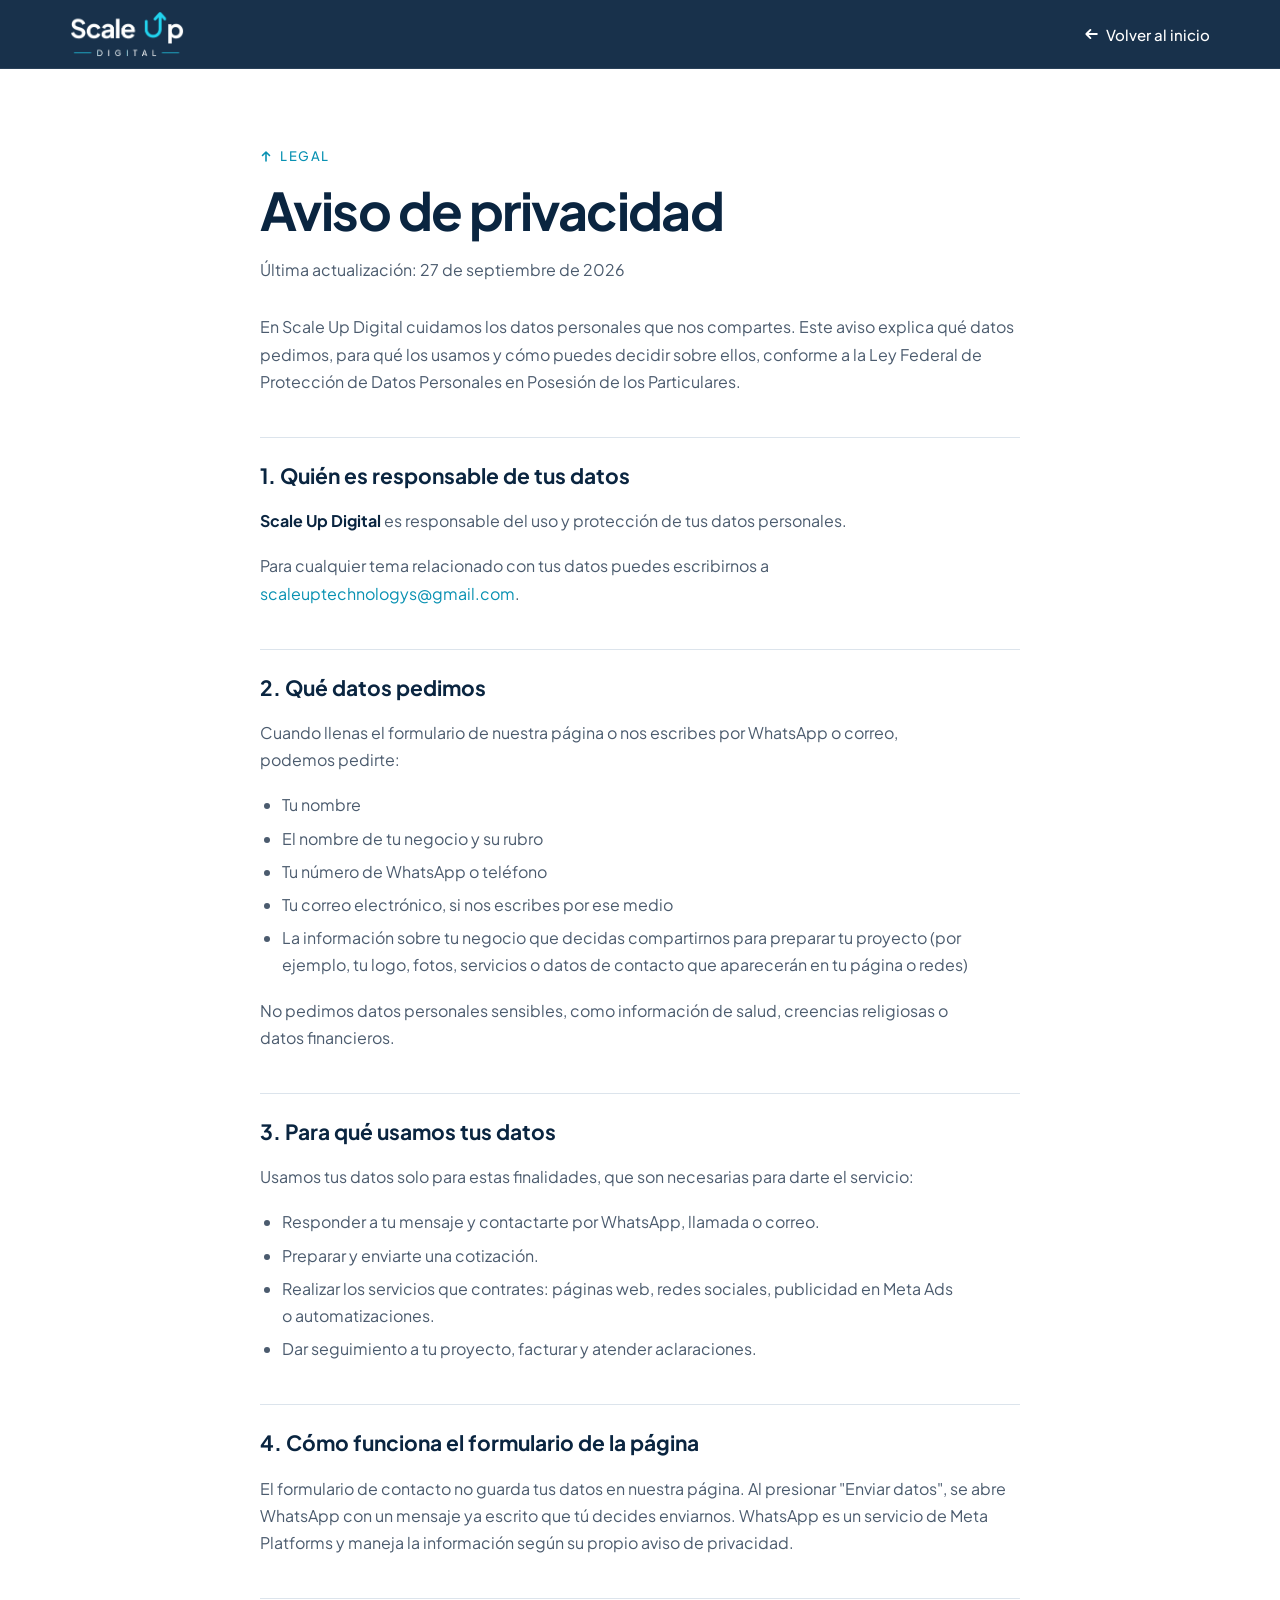
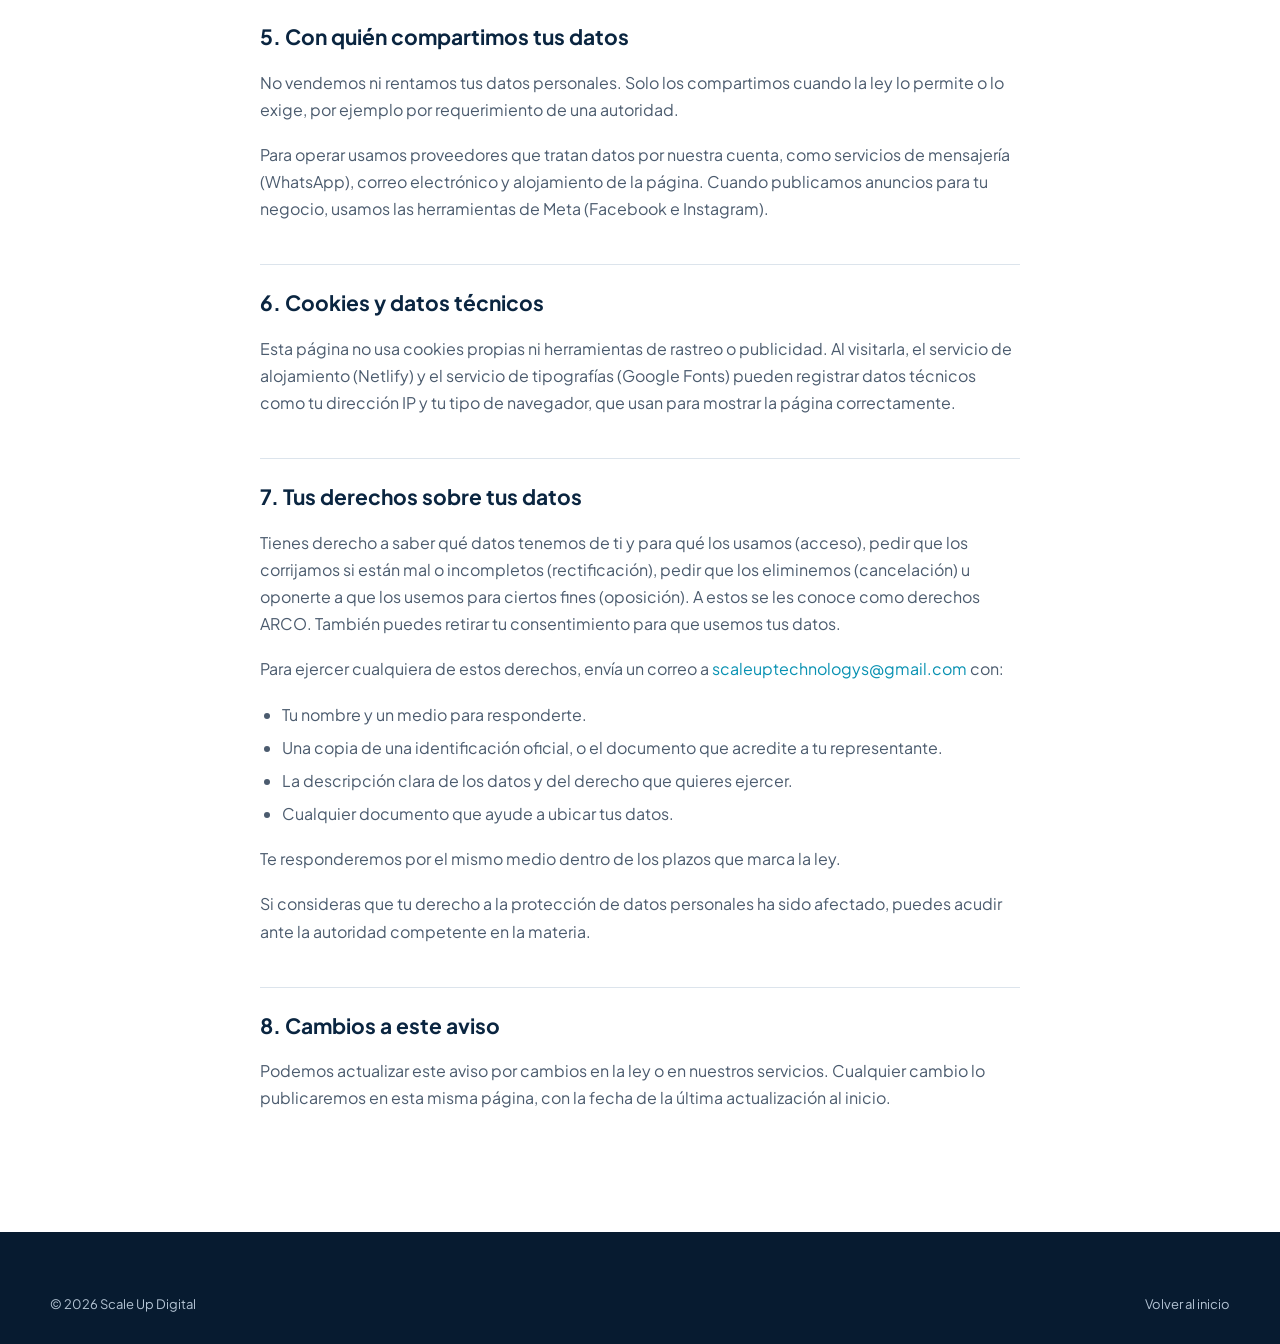
==== commit 74a32630: "Quita etiqueta de apps y el párrafo de promociones del aviso Co-Authored-By: Claude Opus 5.5 <norepl" ====
--- a/aviso-de-privacidad.html
+++ b/aviso-de-privacidad.html
@@ -51,14 +51,13 @@
     <p>No pedimos datos personales sensibles, como información de salud, creencias religiosas o datos financieros.</p>
 
     <h2>3. Para qué usamos tus datos</h2>
-    <p>Usamos tus datos para estas finalidades, que son necesarias para darte el servicio:</p>
+    <p>Usamos tus datos solo para estas finalidades, que son necesarias para darte el servicio:</p>
     <ul>
       <li>Responder a tu mensaje y contactarte por WhatsApp, llamada o correo.</li>
       <li>Preparar y enviarte una cotización.</li>
       <li>Realizar los servicios que contrates: páginas web, redes sociales, publicidad en Meta Ads o automatizaciones.</li>
       <li>Dar seguimiento a tu proyecto, facturar y atender aclaraciones.</li>
     </ul>
-    <p>Además, podemos usar tus datos para enviarte información sobre nuevos servicios o promociones. Esta finalidad no es necesaria para darte el servicio. Si no quieres recibir esa información, escríbenos a <a href="mailto:scaleuptechnologys@gmail.com">scaleuptechnologys@gmail.com</a> en cualquier momento y dejaremos de enviártela. <span class="tag">[CONFIRMAR: si harán envíos promocionales]</span></p>
 
     <h2>4. Cómo funciona el formulario de la página</h2>
     <p>El formulario de contacto no guarda tus datos en nuestra página. Al presionar "Enviar datos", se abre WhatsApp con un mensaje ya escrito que tú decides enviarnos. WhatsApp es un servicio de Meta Platforms y maneja la información según su propio aviso de privacidad.</p>
